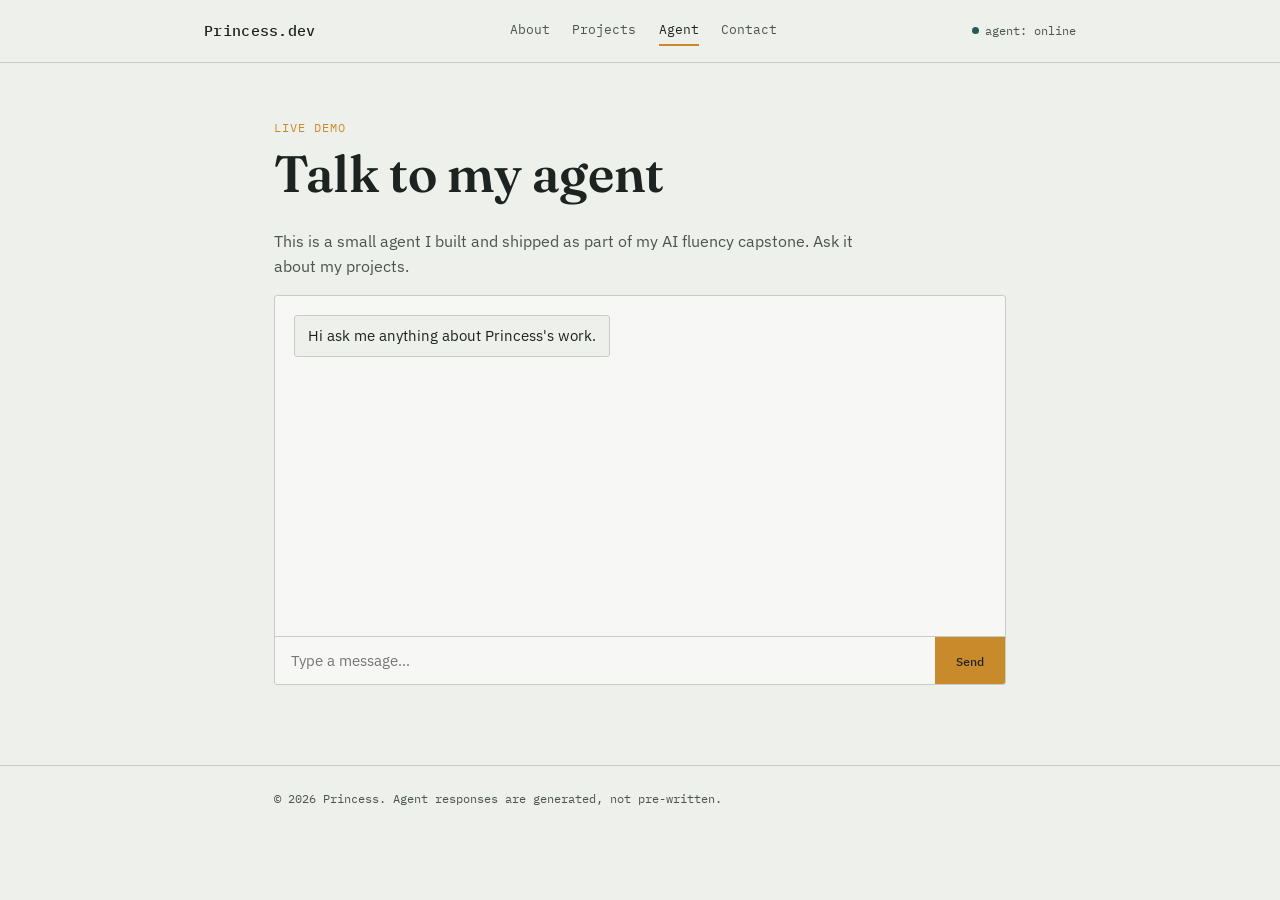
==== ai-fluency-capstone/agent.html @ 7f4ed00f "Add AI fluency capstone site: portfolio pages and agent chat demo" ====
<!DOCTYPE html>
<html lang="en">
<head>
<meta charset="UTF-8">
<meta name="viewport" content="width=device-width, initial-scale=1.0">
<title>Agent</title>
<link rel="stylesheet" href="style.css">
</head>
<body>

<header class="site-header">
  <div class="wrap">
    <a href="index.html" class="site-title">Princess.dev</a>
    <nav class="site-nav">
      <a href="index.html">About</a>
      <a href="projects.html">Projects</a>
      <a href="agent.html" aria-current="page">Agent</a>
      <a href="contact.html">Contact</a>
    </nav>
    <div class="agent-status">
      <span class="dot"></span>
      <span class="label">agent: online</span>
    </div>
  </div>
</header>

<main>
  <div class="wrap">
    <span class="eyebrow">Live demo</span>
    <h1>Talk to my agent</h1>
    <p style="max-width:60ch;"> This is a small agent I built and shipped as part of my AI fluency capstone. Ask it about my projects.</p>

    <div class="chat-shell">
      <div class="chat-log" id="chatLog">
        <div class="msg agent">Hi ask me anything about Princess's work.</div>
      </div>
      <div class="chat-input-row">
        <input id="chatInput" type="text" placeholder="Type a message…" autocomplete="off">
        <button id="sendBtn">Send</button>
      </div>
    </div>
  </div>
</main>

<footer>
  <div class="wrap">© <span id="year"></span> Princess. Agent responses are generated, not pre-written.</div>
</footer>

<script>
document.getElementById('year').textContent = new Date().getFullYear();

const log = document.getElementById('chatLog');
const input = document.getElementById('chatInput');
const sendBtn = document.getElementById('sendBtn');

function addMsg(text, who) {
  const div = document.createElement('div');
  div.className = 'msg ' + who;
  div.textContent = text;
  log.appendChild(div);
  log.scrollTop = log.scrollHeight;
}

async function sendMessage() {
  const text = input.value.trim();
  if (!text) return;
  addMsg(text, 'user');
  input.value = '';
  sendBtn.disabled = true;
  addMsg('…', 'agent');
  const thinkingBubble = log.lastChild;

  try {
    const res = await fetch('/.netlify/functions/chat', {
      method: 'POST',
      headers: { 'Content-Type': 'application/json' },
      body: JSON.stringify({ message: text })
    });
    const data = await res.json();
    thinkingBubble.textContent = data.reply || 'Sorry, something went wrong.';
  } catch (err) {
    thinkingBubble.textContent = 'Connection error — is the function deployed?';
  } finally {
    sendBtn.disabled = false;
  }
}

sendBtn.addEventListener('click', sendMessage);
input.addEventListener('keydown', (e) => { if (e.key === 'Enter') sendMessage(); });
</script>
</body>
</html>
---- ai-fluency-capstone/style.css ----
/* ============================================
   FIELDNOTES THEME
   A researcher's-notebook look for an AI fluency
   capstone: paper background, ink text, one
   warm amber accent, monospace utility labels.
   ============================================ */

@import url('https://fonts.googleapis.com/css2?family=Fraunces:opsz,wght@9..144,400;9..144,600&family=IBM+Plex+Sans:wght@400;500;600&family=IBM+Plex+Mono:wght@400;500&display=swap');

:root {
  --paper: #EEF0EC;
  --paper-raised: #F7F8F5;
  --ink: #1C2321;
  --ink-soft: #4B5450;
  --line: #C7CCC5;
  --accent: #C98A2C;
  --accent-soft: #E9C98A;
  --teal: #205C50;
  --radius: 3px;
  --max-w: 780px;
}

* { box-sizing: border-box; }

html { scroll-behavior: smooth; }

body {
  margin: 0;
  background: var(--paper);
  color: var(--ink);
  font-family: 'IBM Plex Sans', system-ui, sans-serif;
  line-height: 1.55;
  -webkit-font-smoothing: antialiased;
}

h1, h2, h3 {
  font-family: 'Fraunces', serif;
  font-weight: 600;
  line-height: 1.15;
  margin: 0 0 0.5em;
}

h1 { font-size: clamp(2rem, 5vw, 3.2rem); }
h2 { font-size: clamp(1.4rem, 3vw, 1.9rem); }

p { color: var(--ink-soft); margin: 0 0 1em; }

a { color: var(--teal); }
a:hover { color: var(--accent); }

.eyebrow {
  font-family: 'IBM Plex Mono', monospace;
  font-size: 0.75rem;
  letter-spacing: 0.08em;
  text-transform: uppercase;
  color: var(--accent);
  margin-bottom: 0.6em;
  display: block;
}

/* ---------- layout shell ---------- */

.wrap {
  max-width: var(--max-w);
  margin: 0 auto;
  padding: 0 1.5rem;
}

header.site-header {
  position: sticky;
  top: 0;
  z-index: 10;
  background: rgba(238, 240, 236, 0.92);
  backdrop-filter: blur(6px);
  border-bottom: 1px solid var(--line);
}

.site-header .wrap {
  max-width: 920px;
  display: flex;
  align-items: center;
  justify-content: space-between;
  padding-top: 1rem;
  padding-bottom: 1rem;
}

.site-title {
  font-family: 'IBM Plex Mono', monospace;
  font-weight: 500;
  font-size: 0.95rem;
  text-decoration: none;
  color: var(--ink);
  letter-spacing: 0.02em;
}

nav.site-nav {
  display: flex;
  gap: 1.4rem;
  align-items: center;
}

nav.site-nav a {
  font-family: 'IBM Plex Mono', monospace;
  font-size: 0.8rem;
  text-decoration: none;
  color: var(--ink-soft);
  padding: 0.25rem 0;
  border-bottom: 2px solid transparent;
}

nav.site-nav a:hover,
nav.site-nav a[aria-current="page"] {
  color: var(--ink);
  border-bottom-color: var(--accent);
}

/* agent status pulse — the site's signature element */
.agent-status {
  display: flex;
  align-items: center;
  gap: 0.4rem;
  font-family: 'IBM Plex Mono', monospace;
  font-size: 0.72rem;
  color: var(--ink-soft);
}

.dot {
  width: 7px;
  height: 7px;
  border-radius: 50%;
  background: var(--teal);
  box-shadow: 0 0 0 0 rgba(32, 92, 80, 0.5);
  animation: pulse 2.4s infinite;
}

@keyframes pulse {
  0%   { box-shadow: 0 0 0 0 rgba(32, 92, 80, 0.45); }
  70%  { box-shadow: 0 0 0 6px rgba(32, 92, 80, 0); }
  100% { box-shadow: 0 0 0 0 rgba(32, 92, 80, 0); }
}

main { padding: 3.5rem 0 5rem; }

section { margin-bottom: 3rem; }

/* ---------- hero / timeline strip ---------- */

.hero { padding-top: 1rem; padding-bottom: 2.5rem; }

.timeline {
  display: flex;
  gap: 0;
  border: 1px solid var(--line);
  border-radius: var(--radius);
  overflow: hidden;
  margin-top: 1.8rem;
  font-family: 'IBM Plex Mono', monospace;
  font-size: 0.72rem;
}

.timeline .tick {
  flex: 1;
  padding: 0.6rem 0.7rem;
  border-right: 1px solid var(--line);
  background: var(--paper-raised);
  color: var(--ink-soft);
}

.timeline .tick:last-child { border-right: none; }

.timeline .tick.active {
  background: var(--ink);
  color: var(--paper);
}

.timeline .tick b { display: block; color: inherit; font-weight: 500; }

/* ---------- cards (projects) ---------- */

.card {
  border: 1px solid var(--line);
  background: var(--paper-raised);
  border-radius: var(--radius);
  padding: 1.4rem 1.5rem;
  margin-bottom: 1rem;
}

.card h3 { margin-bottom: 0.3em; }

.tags { margin: 0.6em 0; display: flex; gap: 0.4rem; flex-wrap: wrap; }

.tag {
  font-family: 'IBM Plex Mono', monospace;
  font-size: 0.68rem;
  border: 1px solid var(--line);
  border-radius: 999px;
  padding: 0.15rem 0.6rem;
  color: var(--ink-soft);
}

.card-links a {
  font-family: 'IBM Plex Mono', monospace;
  font-size: 0.78rem;
  margin-right: 1rem;
  text-decoration: none;
}

.card-links a:hover { text-decoration: underline; }

/* ---------- chat widget (agent page) ---------- */

.chat-shell {
  border: 1px solid var(--line);
  border-radius: var(--radius);
  background: var(--paper-raised);
  overflow: hidden;
}

.chat-log {
  height: 340px;
  overflow-y: auto;
  padding: 1.2rem;
  display: flex;
  flex-direction: column;
  gap: 0.7rem;
}

.msg {
  max-width: 80%;
  padding: 0.55rem 0.8rem;
  border-radius: var(--radius);
  font-size: 0.92rem;
}

.msg.user {
  align-self: flex-end;
  background: var(--ink);
  color: var(--paper);
}

.msg.agent {
  align-self: flex-start;
  background: var(--paper);
  border: 1px solid var(--line);
}

.chat-input-row {
  display: flex;
  border-top: 1px solid var(--line);
}

.chat-input-row input {
  flex: 1;
  border: none;
  background: transparent;
  padding: 0.9rem 1rem;
  font-family: 'IBM Plex Sans', sans-serif;
  font-size: 0.92rem;
  color: var(--ink);
  outline: none;
}

.chat-input-row button {
  border: none;
  background: var(--accent);
  color: var(--ink);
  font-family: 'IBM Plex Mono', monospace;
  font-size: 0.78rem;
  font-weight: 500;
  padding: 0 1.3rem;
  cursor: pointer;
}

.chat-input-row button:hover { background: var(--accent-soft); }
.chat-input-row button:disabled { opacity: 0.5; cursor: default; }

/* ---------- contact ---------- */

.link-list { list-style: none; padding: 0; margin: 0; }

.link-list li {
  border-bottom: 1px solid var(--line);
  padding: 0.9rem 0;
}

.link-list li:first-child { border-top: 1px solid var(--line); }

.link-list a {
  font-family: 'IBM Plex Mono', monospace;
  font-size: 0.9rem;
  text-decoration: none;
}

footer {
  border-top: 1px solid var(--line);
  padding: 1.5rem 0;
  font-family: 'IBM Plex Mono', monospace;
  font-size: 0.72rem;
  color: var(--ink-soft);
}

/* ---------- accessibility ---------- */

a:focus-visible, button:focus-visible, input:focus-visible {
  outline: 2px solid var(--teal);
  outline-offset: 2px;
}

@media (prefers-reduced-motion: reduce) {
  .dot { animation: none; }
}

@media (max-width: 560px) {
  nav.site-nav { gap: 0.9rem; }
  .agent-status span.label { display: none; }
  .timeline { flex-wrap: wrap; }
  .timeline .tick { flex: 1 1 45%; border-bottom: 1px solid var(--line); }
}
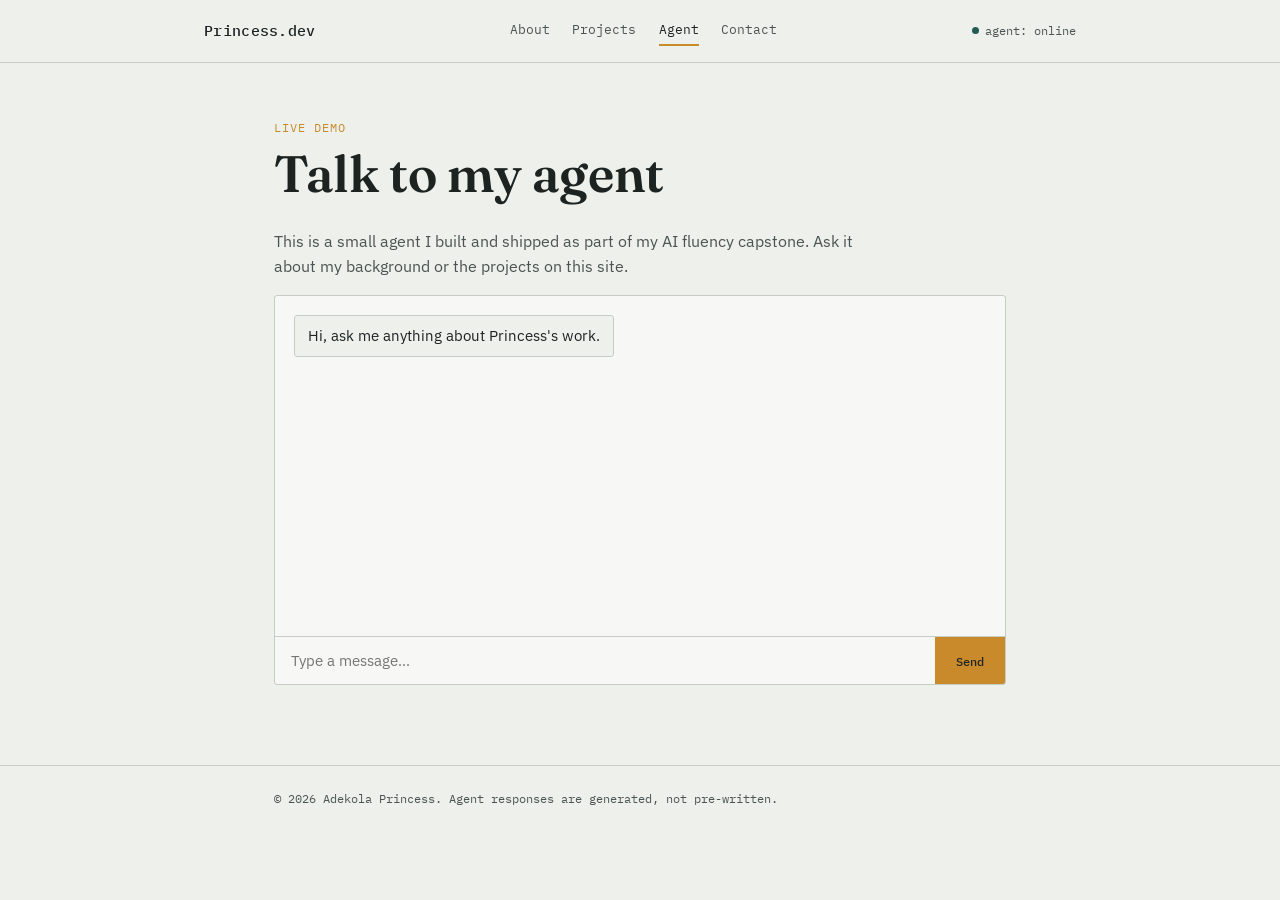
==== commit 65d7b9f2: "Switch backend function to Vercel format" ====
--- a/ai-fluency-capstone/agent.html
+++ b/ai-fluency-capstone/agent.html
@@ -28,11 +28,11 @@
   <div class="wrap">
     <span class="eyebrow">Live demo</span>
     <h1>Talk to my agent</h1>
-    <p style="max-width:60ch;"> This is a small agent I built and shipped as part of my AI fluency capstone. Ask it about my projects.</p>
+    <p style="max-width:60ch;">This is a small agent I built and shipped as part of my AI fluency capstone. Ask it about my background or the projects on this site.</p>
 
     <div class="chat-shell">
       <div class="chat-log" id="chatLog">
-        <div class="msg agent">Hi ask me anything about Princess's work.</div>
+        <div class="msg agent">Hi, ask me anything about Princess's work.</div>
       </div>
       <div class="chat-input-row">
         <input id="chatInput" type="text" placeholder="Type a message…" autocomplete="off">
@@ -43,7 +43,7 @@
 </main>
 
 <footer>
-  <div class="wrap">© <span id="year"></span> Princess. Agent responses are generated, not pre-written.</div>
+  <div class="wrap">© <span id="year"></span> Adekola Princess. Agent responses are generated, not pre-written.</div>
 </footer>
 
 <script>
@@ -71,7 +71,7 @@
   const thinkingBubble = log.lastChild;
 
   try {
-    const res = await fetch('/.netlify/functions/chat', {
+    const res = await fetch('/api/chat', {
       method: 'POST',
       headers: { 'Content-Type': 'application/json' },
       body: JSON.stringify({ message: text })
--- a/ai-fluency-capstone/style.css
+++ b/ai-fluency-capstone/style.css
@@ -1,10 +1,3 @@
-/* ============================================
-   FIELDNOTES THEME
-   A researcher's-notebook look for an AI fluency
-   capstone: paper background, ink text, one
-   warm amber accent, monospace utility labels.
-   ============================================ */
-
 @import url('https://fonts.googleapis.com/css2?family=Fraunces:opsz,wght@9..144,400;9..144,600&family=IBM+Plex+Sans:wght@400;500;600&family=IBM+Plex+Mono:wght@400;500&display=swap');
 
 :root {
